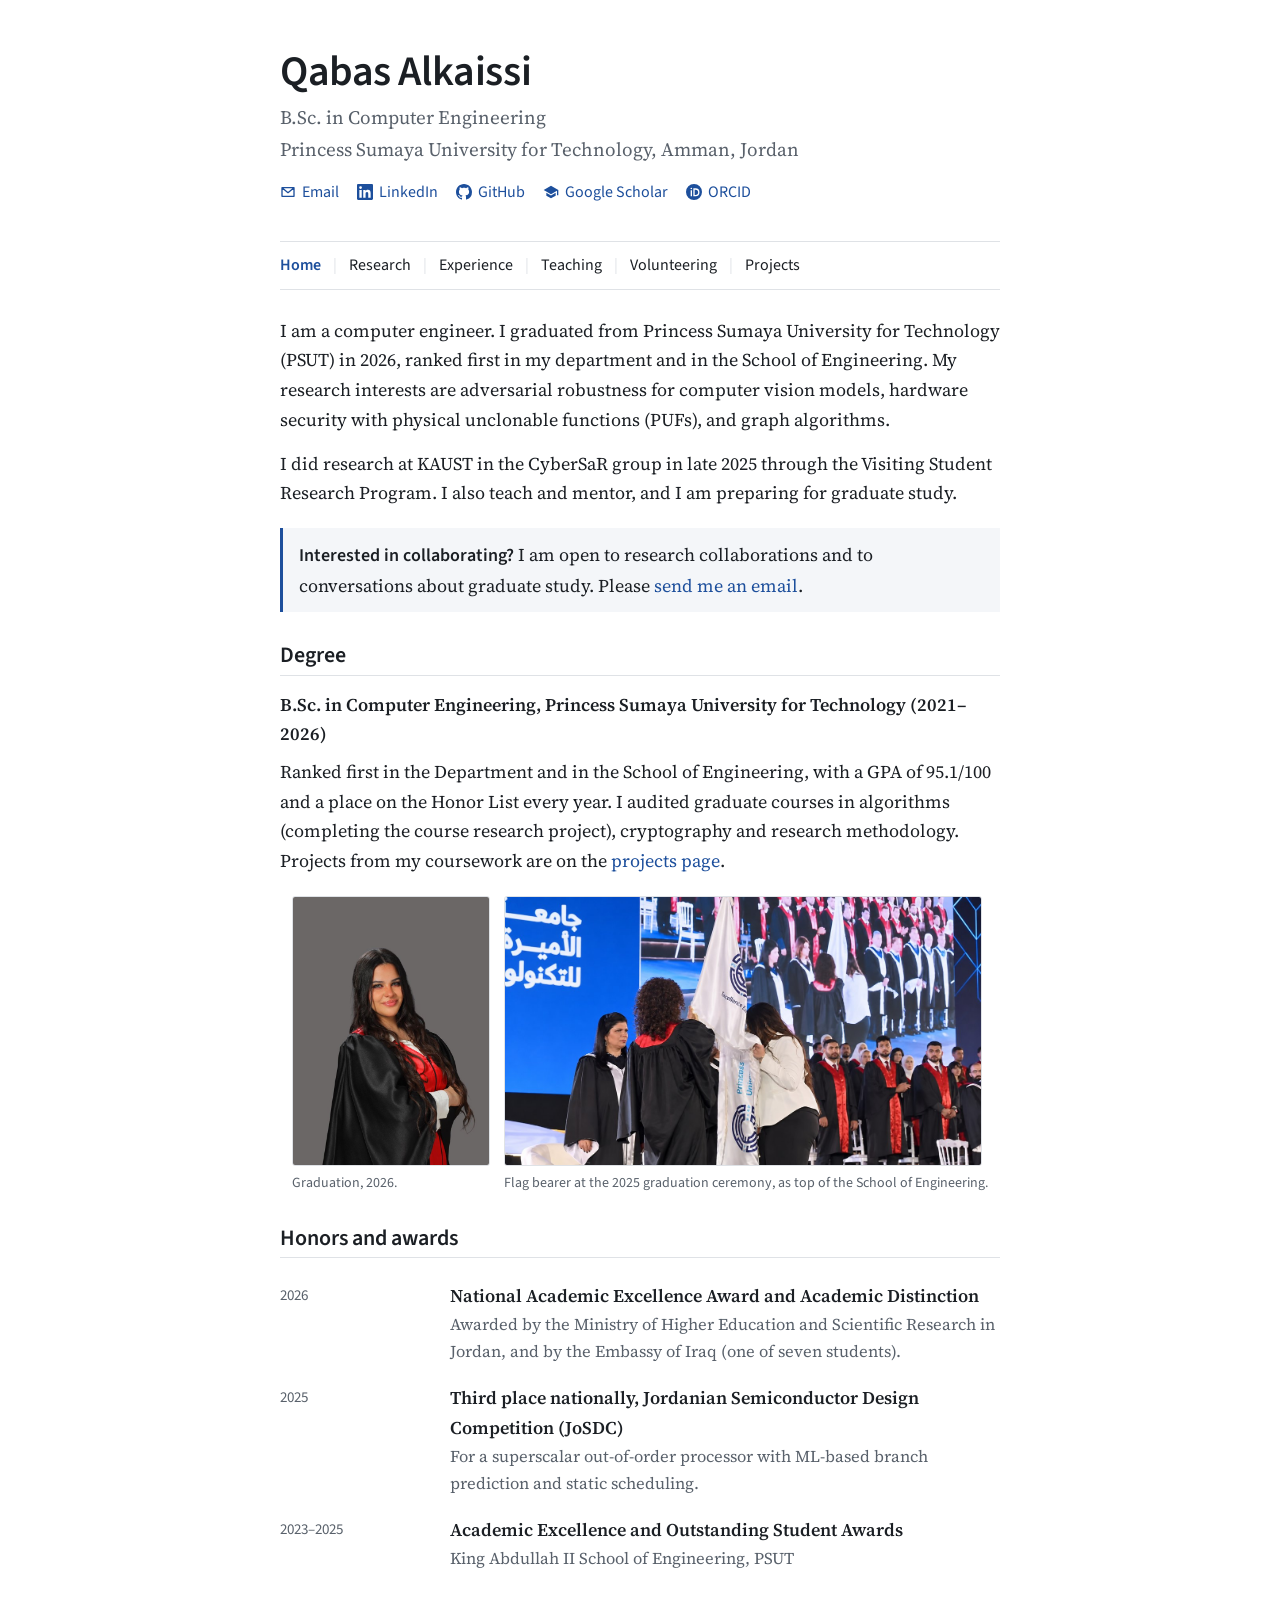
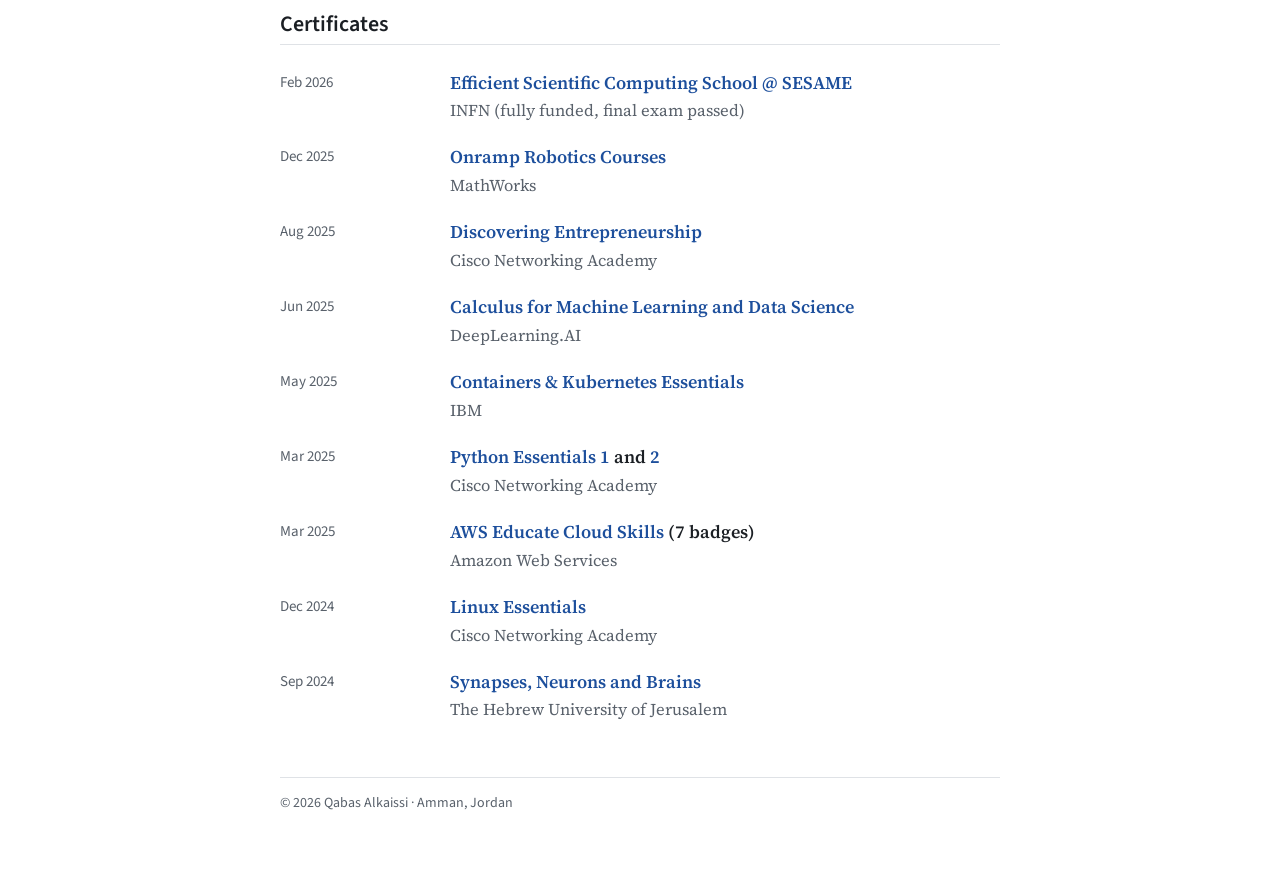
==== index.html @ 4db590c2 "Rename cover images and version stylesheet so browsers fetch new files" ====
<!DOCTYPE html>
<html lang="en">
<head>
<meta charset="utf-8">
<meta name="viewport" content="width=device-width, initial-scale=1">
<title>Qabas Alkaissi</title>
<meta name="description" content="Qabas Alkaissi. Computer engineer (B.Sc., PSUT, GPA 95.1/100) working on adversarial robustness for computer vision, hardware security (PUFs) and graph algorithms. Based in Amman, Jordan.">
<link rel="canonical" href="https://qabasak.github.io/">
<meta name="robots" content="index, follow">
<meta name="author" content="Qabas Alkaissi">
<meta property="og:title" content="Qabas Alkaissi">
<meta property="og:description" content="Qabas Alkaissi. Computer engineer (B.Sc., PSUT, GPA 95.1/100) working on adversarial robustness for computer vision, hardware security (PUFs) and graph algorithms. Based in Amman, Jordan.">
<meta property="og:type" content="website">
<meta property="og:url" content="https://qabasak.github.io/">
<meta property="og:image" content="https://qabasak.github.io/images/qabas-alkaissi.jpg">
<meta property="og:image:alt" content="Portrait of Qabas Alkaissi in a graduation gown">
<meta name="twitter:card" content="summary">
<meta name="twitter:image" content="https://qabasak.github.io/images/qabas-alkaissi.jpg">
<script type="application/ld+json">
{
  "@context": "https://schema.org",
  "@type": "Person",
  "name": "Qabas Alkaissi",
  "url": "https://qabasak.github.io/",
  "image": "https://qabasak.github.io/images/qabas-alkaissi.jpg",
  "givenName": "Qabas",
  "familyName": "Alkaissi",
  "description": "Computer engineer working on adversarial robustness for computer vision, hardware security with physical unclonable functions, and graph algorithms.",
  "alumniOf": {
    "@type": "CollegeOrUniversity",
    "name": "Princess Sumaya University for Technology"
  },
  "homeLocation": {
    "@type": "Place",
    "address": { "@type": "PostalAddress", "addressLocality": "Amman", "addressCountry": "JO" }
  },
  "knowsAbout": ["Adversarial machine learning", "Computer vision", "Physical unclonable functions", "Hardware security", "Graph algorithms", "Biclique enumeration"],
  "sameAs": [
    "https://www.linkedin.com/in/qabas-alkaissi",
    "https://github.com/QabasAK",
    "https://orcid.org/0009-0009-9129-5249",
    "https://scholar.google.com/citations?user=SdNXE7MAAAAJ"
  ]
}
</script>
<link rel="preconnect" href="https://fonts.googleapis.com">
<link rel="preconnect" href="https://fonts.gstatic.com" crossorigin>
<link href="https://fonts.googleapis.com/css2?family=Source+Sans+3:wght@400;600&family=Source+Serif+4:ital,wght@0,400;0,600;1,400&display=swap" rel="stylesheet">
<link rel="stylesheet" href="style.css?v=3">
</head>
<body>
<div class="wrap">

<header class="head" id="home">
  <h1>Qabas Alkaissi</h1>
  <p class="role"><span>B.Sc. in Computer Engineering</span><span>Princess Sumaya University for Technology, Amman, Jordan</span></p>
  <p class="contact">
    <a href="mailto:qabaskaissi@gmail.com"><svg viewBox="0 0 24 24" aria-hidden="true" focusable="false"><path class="ln" d="M3 5.5h18v13H3z M3.5 6l8.5 7 8.5-7"/></svg>Email</a>
    <a href="https://www.linkedin.com/in/qabas-alkaissi" rel="me noopener"><svg viewBox="0 0 24 24" aria-hidden="true" focusable="false"><path d="M20.45 20.45h-3.56v-5.57c0-1.33-.02-3.04-1.85-3.04-1.85 0-2.14 1.45-2.14 2.94v5.67H9.35V9h3.41v1.56h.05c.48-.9 1.64-1.85 3.37-1.85 3.6 0 4.27 2.37 4.27 5.46v6.28zM5.34 7.43a2.06 2.06 0 1 1 0-4.13 2.06 2.06 0 0 1 0 4.13zM7.12 20.45H3.56V9h3.56v11.45zM22.22 0H1.77C.79 0 0 .77 0 1.73v20.54C0 23.23.79 24 1.77 24h20.45c.98 0 1.78-.77 1.78-1.73V1.73C24 .77 23.2 0 22.22 0z"/></svg>LinkedIn</a>
    <a href="https://github.com/QabasAK" rel="me noopener"><svg viewBox="0 0 16 16" aria-hidden="true" focusable="false"><path d="M8 0C3.58 0 0 3.58 0 8c0 3.54 2.29 6.53 5.47 7.59.4.07.55-.17.55-.38 0-.19-.01-.82-.01-1.49-2.01.37-2.53-.49-2.69-.94-.09-.23-.48-.94-.82-1.13-.28-.15-.68-.52-.01-.53.63-.01 1.08.58 1.23.82.72 1.21 1.87.87 2.33.66.07-.52.28-.87.51-1.07-1.78-.2-3.64-.89-3.64-3.95 0-.87.31-1.59.82-2.15-.08-.2-.36-1.02.08-2.12 0 0 .67-.21 2.2.82.64-.18 1.32-.27 2-.27.68 0 1.36.09 2 .27 1.53-1.04 2.2-.82 2.2-.82.44 1.1.16 1.92.08 2.12.51.56.82 1.27.82 2.15 0 3.07-1.87 3.75-3.65 3.95.29.25.54.73.54 1.48 0 1.07-.01 1.93-.01 2.2 0 .21.15.46.55.38A8.013 8.013 0 0016 8c0-4.42-3.58-8-8-8z"/></svg>GitHub</a>
    <a href="https://scholar.google.com/citations?user=SdNXE7MAAAAJ&amp;hl=en" rel="me noopener"><svg viewBox="0 0 24 24" aria-hidden="true" focusable="false"><path d="M12 2.5 1 9l11 6.5 9-5.3V17h2V9z M5 13.3v4.2l7 4 7-4v-4.2l-7 4.1z"/></svg>Google Scholar</a>
    <a href="https://orcid.org/0009-0009-9129-5249" rel="me noopener"><svg viewBox="0 0 24 24" aria-hidden="true" focusable="false"><path fill-rule="evenodd" d="M12 0a12 12 0 1 1 0 24 12 12 0 0 1 0-24zM7 9.5v9h2v-9zM8 5.5a1.25 1.25 0 1 0 0 2.5 1.25 1.25 0 0 0 0-2.5zM11 6.5v12h3.2a6 6 0 0 0 0-12zm2 2h1.2a4 4 0 0 1 0 8H13z"/></svg>ORCID</a>
  </p>
</header>

<nav class="menu" aria-label="Main">
  <a href="./" aria-current="page">Home</a><a href="research.html">Research</a><a href="experience.html">Experience</a><a href="teaching.html">Teaching</a><a href="volunteering.html">Volunteering</a><a href="projects.html">Projects</a>
</nav>

<main>
  <section id="about" style="padding-top:18px">
    <p>I am a computer engineer. I graduated from Princess Sumaya University for Technology (PSUT) in 2026, ranked first in my department and in the School of Engineering. My research interests are adversarial robustness for computer vision models, hardware security with physical unclonable functions (PUFs), and graph algorithms.</p>
    <p>I did research at KAUST in the CyberSaR group in late 2025 through the Visiting Student Research Program. I also teach and mentor, and I am preparing for graduate study.</p>
    <div class="note">
      <b>Interested in collaborating?</b> I am open to research collaborations and to conversations about graduate study. Please <a href="mailto:qabaskaissi@gmail.com">send me an email</a>.
    </div>
  </section>

  <section id="degree">
    <h2>Degree</h2>
    <div class="t" style="font-weight:600">B.Sc. in Computer Engineering, Princess Sumaya University for Technology (2021&ndash;2026)</div>
    <p style="margin-top:8px">Ranked first in the Department and in the School of Engineering, with a GPA of 95.1/100 and a place on the Honor List every year. I audited graduate courses in algorithms (completing the course research project), cryptography and research methodology. Projects from my coursework are on the <a href="projects.html">projects page</a>.</p>
    <div class="pair">
      <figure class="fig">
        <img src="images/qabas-alkaissi.jpg" width="640" height="875" alt="Portrait of Qabas Alkaissi in a graduation gown">
        <figcaption>Graduation, 2026.</figcaption>
      </figure>
      <figure class="fig">
        <img src="images/psut-flag-bearer-graduation.jpg" width="1200" height="675" alt="The PSUT flag being handed over on stage at the graduation ceremony" loading="lazy">
        <figcaption>Flag bearer at the 2025 graduation ceremony, as top of the School of Engineering.</figcaption>
      </figure>
    </div>
  </section>

  <section id="honors">
    <h2>Honors and awards</h2>
    <div class="entry"><div class="when">2026</div><div><div class="t">National Academic Excellence Award and Academic Distinction</div><div class="m">Awarded by the Ministry of Higher Education and Scientific Research in Jordan, and by the Embassy of Iraq (one of seven students).</div></div></div>
    <div class="entry"><div class="when">2025</div><div><div class="t">Third place nationally, Jordanian Semiconductor Design Competition (JoSDC)</div><div class="m">For a superscalar out-of-order processor with ML-based branch prediction and static scheduling.</div></div></div>
    <div class="entry"><div class="when">2023&ndash;2025</div><div><div class="t">Academic Excellence and Outstanding Student Awards</div><div class="m">King Abdullah II School of Engineering, PSUT</div></div></div>
  </section>

  <section id="certificates">
    <h2>Certificates</h2>
    <div class="entry"><div class="when">Feb 2026</div><div><div class="t"><a href="https://drive.google.com/file/d/1KsSQlKHPIOl-Strzzf1Lf2AAh1c3EjXA/view?usp=sharing" rel="noopener">Efficient Scientific Computing School @ SESAME</a></div><div class="m">INFN (fully funded, final exam passed)</div></div></div><div class="entry"><div class="when">Dec 2025</div><div><div class="t"><a href="https://docs.google.com/document/d/1DqWj2jYjm6a-ilqxs631-PgmGqwGXL-zB8pHyVp3VzI/edit?usp=sharing" rel="noopener">Onramp Robotics Courses</a></div><div class="m">MathWorks</div></div></div><div class="entry"><div class="when">Aug 2025</div><div><div class="t"><a href="https://www.credly.com/badges/ccf55225-20fe-4487-a872-83b054976ce2" rel="noopener">Discovering Entrepreneurship</a></div><div class="m">Cisco Networking Academy</div></div></div><div class="entry"><div class="when">Jun 2025</div><div><div class="t"><a href="https://coursera.org/share/112f1e2f51f2dcf58916c6be5112e2d5" rel="noopener">Calculus for Machine Learning and Data Science</a></div><div class="m">DeepLearning.AI</div></div></div><div class="entry"><div class="when">May 2025</div><div><div class="t"><a href="https://www.credly.com/badges/8c4afff0-1f45-4afa-a839-3346c05ccb63/public_url" rel="noopener">Containers &amp; Kubernetes Essentials</a></div><div class="m">IBM</div></div></div><div class="entry"><div class="when">Mar 2025</div><div><div class="t"><a href="https://www.credly.com/badges/07e87f5a-f3cb-4017-a76b-52dfafdef01c/public_url" rel="noopener">Python Essentials 1</a> and <a href="https://www.credly.com/badges/79f05c8b-e39c-4d1c-a176-fd1fb200c897/public_url" rel="noopener">2</a></div><div class="m">Cisco Networking Academy</div></div></div><div class="entry"><div class="when">Mar 2025</div><div><div class="t"><a href="https://docs.google.com/document/d/1VJkznPwQ0_r_rjmNCAARrxCxtmoNW_SE-gM5Js8wILM/edit?usp=sharing" rel="noopener">AWS Educate Cloud Skills</a> (7 badges)</div><div class="m">Amazon Web Services</div></div></div><div class="entry"><div class="when">Dec 2024</div><div><div class="t"><a href="https://www.credly.com/badges/763d7537-8e38-4011-b355-f292a292ce44/public_url" rel="noopener">Linux Essentials</a></div><div class="m">Cisco Networking Academy</div></div></div><div class="entry"><div class="when">Sep 2024</div><div><div class="t"><a href="https://drive.google.com/file/d/11K-oI3lFG9IIRNNX3bEPEfFkydle8LcC/view?usp=sharing" rel="noopener">Synapses, Neurons and Brains</a></div><div class="m">The Hebrew University of Jerusalem</div></div></div>
  </section>
</main>

<footer>&copy; <span id="year">2026</span> Qabas Alkaissi &middot; Amman, Jordan</footer>

</div>
<script>try{document.getElementById('year').textContent=new Date().getFullYear();}catch(e){}</script>

</body>
</html>
---- style.css ----
/* Layout idea: a plain academic home page. One column, top nav, section headings with a thin rule, lists for everything. Light only. */
:root{
  --bg:#ffffff;
  --ink:#1b1f24;
  --mute:#59616b;
  --rule:#dfe2e6;
  --link:#1d4f9c;
  --tint:#f4f6f9;
  --serif:"Source Serif 4",Georgia,"Times New Roman",serif;
  --sans:"Source Sans 3","Helvetica Neue",Arial,sans-serif;
  color-scheme:light;
}
*{box-sizing:border-box;margin:0;padding:0}
html{scroll-behavior:smooth}
body{background:var(--bg);color:var(--ink);font-family:var(--serif);font-size:18px;line-height:1.65;-webkit-font-smoothing:antialiased}
a{color:var(--link);text-decoration:none}
a:hover{text-decoration:underline}
:focus-visible{outline:2px solid var(--link);outline-offset:2px}
.wrap{max-width:760px;margin:0 auto;padding:0 20px 60px}

.head{padding:48px 0 18px}
.pair{display:flex;gap:14px;align-items:flex-end;justify-content:center;flex-wrap:wrap;margin-top:20px}
figure.fig{margin:0}
.pair img{display:block;height:270px;width:auto;max-width:100%;border-radius:3px;border:1px solid var(--rule)}
figure.fig figcaption{font-family:var(--sans);font-size:14px;color:var(--mute);margin-top:6px}
h1{font-family:var(--sans);font-weight:600;font-size:clamp(32px,6vw,42px);line-height:1.15;letter-spacing:-.01em}
.role{margin-top:6px;color:var(--mute);font-size:19px}
.role span{display:block}
.contact{margin-top:14px;font-family:var(--sans);font-size:16px;display:flex;flex-wrap:wrap;gap:6px 18px}
.contact a{display:inline-flex;align-items:center;gap:6px}
.contact svg{width:16px;height:16px;fill:currentColor;flex:none}
.contact svg .ln{fill:none;stroke:currentColor;stroke-width:2;stroke-linejoin:round}

nav.menu{font-family:var(--sans);font-size:16px;display:flex;flex-wrap:wrap;gap:6px 0;border-top:1px solid var(--rule);border-bottom:1px solid var(--rule);padding:10px 0;margin:18px 0 8px}
nav.menu a{color:var(--ink)}
nav.menu a:hover{color:var(--link);text-decoration:none}
nav.menu a+a::before{content:"|";color:var(--rule);margin:0 12px}

section{padding-top:30px}
h2{font-family:var(--sans);font-weight:600;font-size:22px;line-height:1.2;padding-bottom:6px;border-bottom:1px solid var(--rule);margin-bottom:14px}
h3{font-family:var(--sans);font-weight:600;font-size:16px;letter-spacing:.02em;text-transform:uppercase;color:var(--mute);margin:22px 0 8px}
p+p{margin-top:14px}
.note{background:var(--tint);border-left:3px solid var(--link);padding:12px 16px;margin-top:20px}
.note b{font-family:var(--sans);font-weight:600}

ul.list{list-style:none}
ul.list>li{padding:9px 0}
ul.list .t{font-weight:600}
ul.list .m{color:var(--mute);font-size:16.5px}
ul.bul{padding-left:22px}
ul.bul li{padding:3px 0}

.entry{display:grid;grid-template-columns:150px 1fr;gap:2px 20px;padding:9px 0}
.entry .when{font-family:var(--sans);font-size:15px;color:var(--mute);padding-top:3px}
.entry .t{font-weight:600}
.entry .m{color:var(--mute);font-size:16.5px}


.scroller-bar{display:flex;justify-content:space-between;align-items:center;font-family:var(--sans);font-size:14px;color:var(--mute);margin-bottom:10px}
.arrows{display:flex;gap:6px}
.arrows button{font:inherit;font-size:16px;line-height:1;width:34px;height:30px;border:1px solid var(--rule);background:var(--bg);color:var(--ink);border-radius:3px;cursor:pointer}
.arrows button:hover{border-color:var(--link);color:var(--link)}
.scroller{display:flex;gap:14px;overflow-x:auto;scroll-snap-type:x mandatory;padding:2px 2px 14px;scrollbar-width:thin}
.scroller:focus-visible{outline-offset:4px}
.card{flex:0 0 270px;scroll-snap-align:start;border:1px solid var(--rule);border-radius:4px;padding:16px 16px 14px;background:var(--tint);display:flex;flex-direction:column;gap:8px}
.card h3{font-family:var(--sans);font-weight:600;font-size:17px;letter-spacing:0;text-transform:none;color:var(--ink);margin:0}
.card p{font-size:15.5px;line-height:1.5;color:var(--ink);margin:0}
.card p+p{margin:0}
.card .stk{font-family:var(--sans);font-size:13px;color:var(--mute);margin-top:auto}
.card .lk{font-family:var(--sans);font-size:14.5px;display:flex;flex-wrap:wrap;gap:4px 14px;min-height:22px}

.card .lk .ov{font:inherit;font-size:13px;color:var(--ink);background:var(--bg);border:1px solid var(--rule);border-radius:999px;padding:0 9px;line-height:20px;cursor:pointer}
.card .lk .ov:hover{border-color:var(--link);color:var(--link)}
.card .lk .ov[aria-expanded="true"]{background:var(--link);border-color:var(--link);color:#fff}
.overview{margin-top:8px;border:1px solid var(--rule);border-radius:4px;padding:16px 18px 12px}
.overview[hidden]{display:none}
.ov-head{display:flex;justify-content:space-between;gap:12px;align-items:flex-start}
.ov-title{font-family:var(--sans);font-weight:600;font-size:19px}
.ov-meta{font-family:var(--sans);font-size:14px;color:var(--mute);margin-top:2px}
.ov-close{font:inherit;font-size:22px;line-height:1;width:32px;height:32px;border:1px solid var(--rule);background:var(--bg);color:var(--ink);border-radius:3px;cursor:pointer;flex:none}
.ov-close:hover{border-color:var(--link);color:var(--link)}
.ov-desc{margin-top:10px;font-size:16.5px}
.readme{margin-top:12px;max-height:360px;overflow:auto;border-top:1px solid var(--rule);padding:12px 4px 4px 0;font-size:16px;line-height:1.55}
.readme:empty{display:none}
.readme h1,.readme h2,.readme h3,.readme h4{font-family:var(--sans);font-weight:600;line-height:1.25;margin:14px 0 6px;text-transform:none;letter-spacing:0;color:var(--ink);border:0;padding:0}
.readme h1{font-size:20px}.readme h2{font-size:18px}.readme h3,.readme h4{font-size:16px}
.readme p,.readme ul,.readme ol,.readme pre,.readme table{margin:0 0 10px}
.readme ul,.readme ol{padding-left:22px}
.readme img{max-width:100%;height:auto}
.readme pre{background:var(--tint);padding:10px;overflow:auto;font-size:13.5px;border-radius:3px}
.readme code{font-size:.9em;background:var(--tint);padding:1px 4px;border-radius:3px}
.readme pre code{background:none;padding:0}
.readme table{border-collapse:collapse;display:block;overflow:auto}
.readme th,.readme td{border:1px solid var(--rule);padding:4px 8px}
.readme .anchor{display:none}
.ov-foot{font-family:var(--sans);font-size:14.5px;margin-top:10px}

footer{margin-top:44px;padding-top:14px;border-top:1px solid var(--rule);font-family:var(--sans);font-size:14px;color:var(--mute)}

@media (max-width:560px){
  body{font-size:17px}
  .head{padding-top:32px}
  .pair img{height:210px}
  .entry{grid-template-columns:1fr}
  .entry .when{padding-top:0}
  nav.menu{gap:6px 18px}
  nav.menu a+a::before{content:none}
}
@media (prefers-reduced-motion:reduce){html{scroll-behavior:auto}}
.brand{font-family:var(--sans);font-weight:600;font-size:18px}
.brand a{color:var(--ink)}
.brand a:hover{text-decoration:none;color:var(--link)}
h1.ptitle{font-size:clamp(30px,5.5vw,38px);margin-top:6px}
nav.menu a[aria-current="page"]{color:var(--link);font-weight:600}
.name{font-family:var(--sans);font-weight:600;font-size:clamp(32px,6vw,42px);line-height:1.15;letter-spacing:-.01em}
.name a{color:var(--ink)}
.name a:hover{text-decoration:none}
.sr-only{position:absolute;width:1px;height:1px;overflow:hidden;clip:rect(0 0 0 0);white-space:nowrap}
.peek{display:block;margin-top:10px;max-width:380px;border:1px solid var(--rule);border-radius:4px;overflow:hidden;background:var(--bg)}
.peek:hover{border-color:var(--link)}
.peek img{display:block;width:100%;height:auto;aspect-ratio:2/1;object-fit:cover;object-position:50% 100%}
.card .peek{margin:-16px -16px 4px;max-width:none;border:0;border-bottom:1px solid var(--rule);border-radius:4px 4px 0 0}
.card .peek.book{background:var(--rule);padding:16px 0}
.card .peek.book img{width:auto;height:200px;aspect-ratio:auto;object-fit:contain;margin:0 auto;box-shadow:0 2px 8px rgba(0,0,0,.18)}
.sup{font-family:var(--sans);font-size:15px;margin-top:6px}
.sup span{font-size:12px;font-weight:600;letter-spacing:.06em;text-transform:uppercase;color:var(--mute);margin-right:8px}
.group{margin-top:30px}
.group:first-of-type{margin-top:0}
.scroller-bar .gt{margin:0}
.tiles{display:grid;grid-template-columns:repeat(auto-fit,minmax(210px,1fr));gap:12px;margin-top:26px}
.tile{display:block;border:1px solid var(--rule);border-radius:4px;padding:14px 16px;background:var(--tint);color:var(--ink)}
.tile:hover{border-color:var(--link);text-decoration:none}
.tile b{font-family:var(--sans);font-size:17px;display:block;color:var(--link)}
.tile span{font-size:15.5px;color:var(--mute);line-height:1.4;display:block;margin-top:2px}
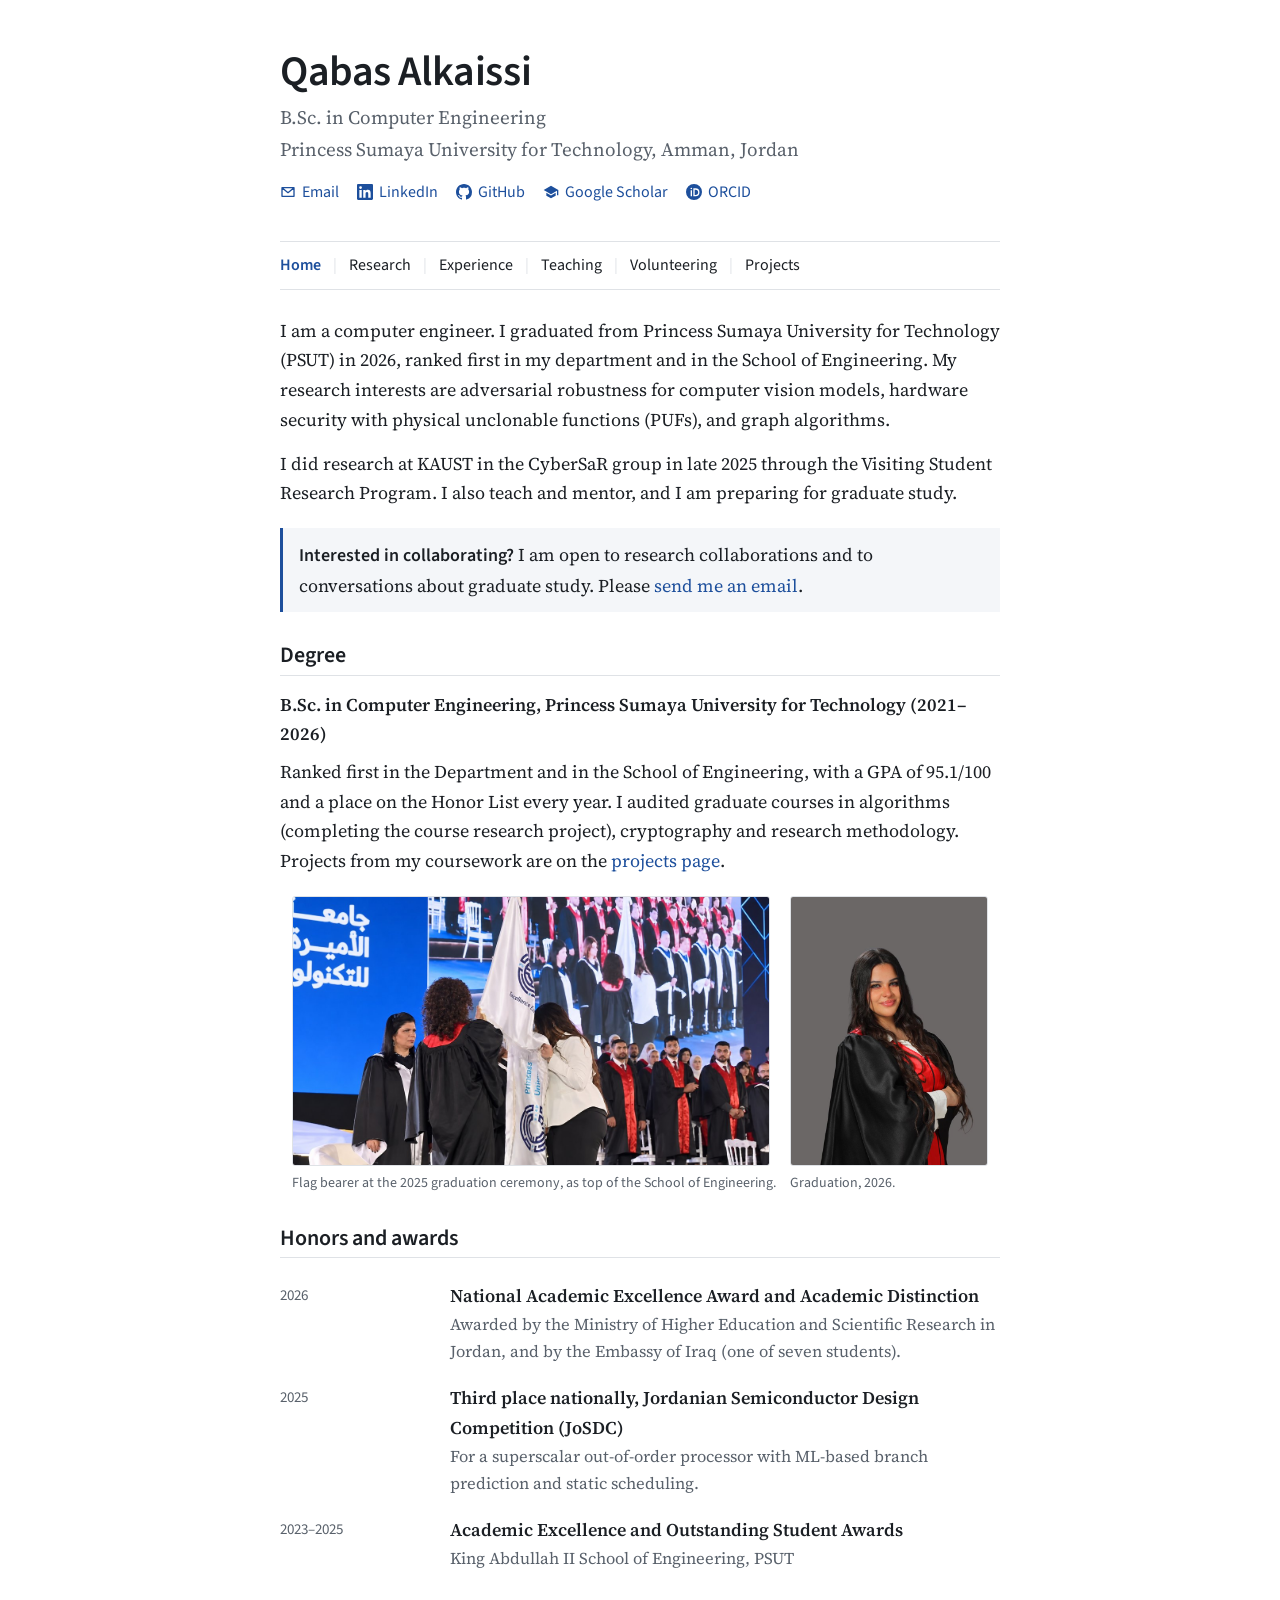
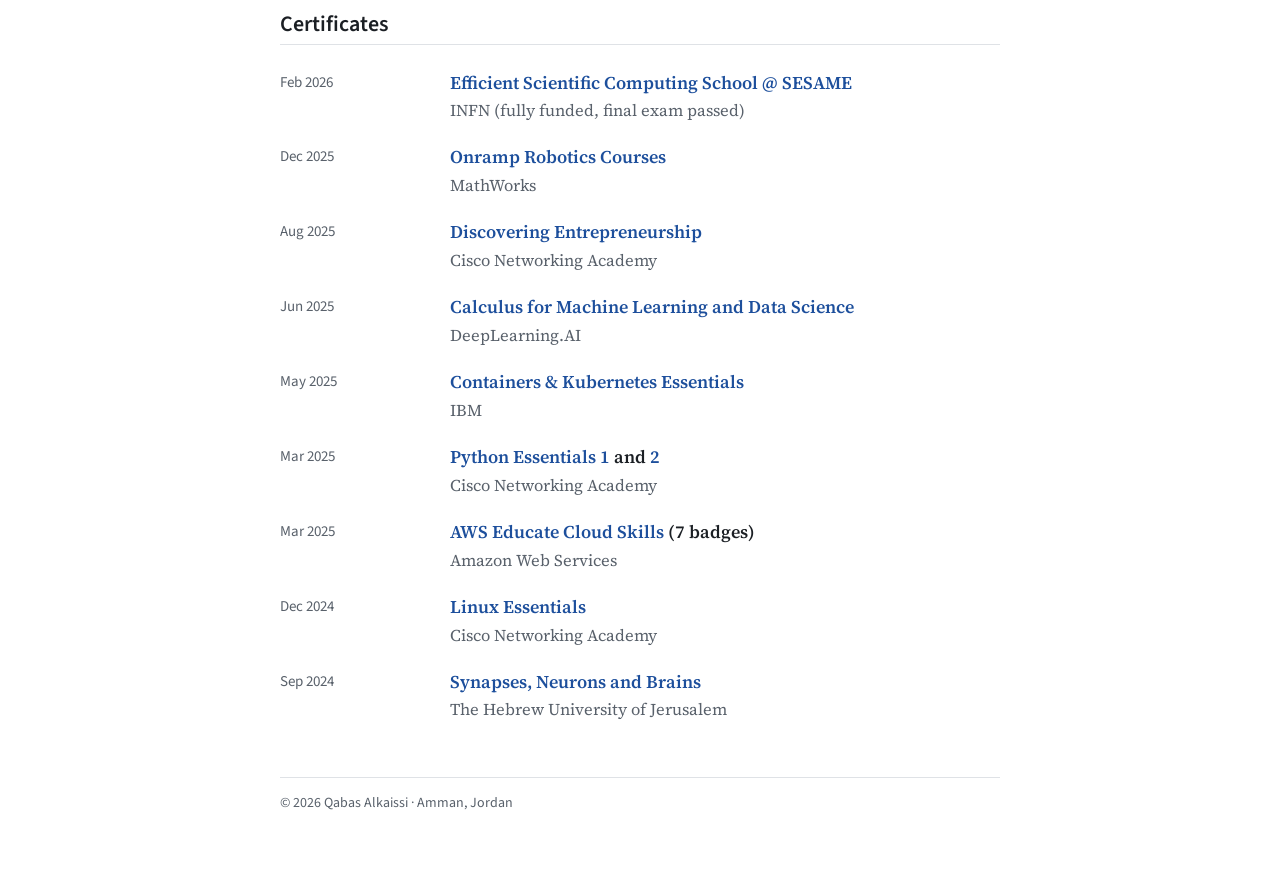
==== commit 9eb33d04: "List the flag-bearer photo first on the homepage, in schema and sitemap" ====
--- a/index.html
+++ b/index.html
@@ -4,12 +4,12 @@
 <meta charset="utf-8">
 <meta name="viewport" content="width=device-width, initial-scale=1">
 <title>Qabas Alkaissi</title>
-<meta name="description" content="Qabas Alkaissi. Computer engineer (B.Sc., PSUT, GPA 95.1/100) working on adversarial robustness for computer vision, hardware security (PUFs) and graph algorithms. Based in Amman, Jordan.">
+<meta name="description" content="Computer engineer from PSUT (GPA 95.1/100) researching adversarial robustness in vision, PUF hardware security and graph algorithms. Amman, Jordan.">
 <link rel="canonical" href="https://qabasak.github.io/">
 <meta name="robots" content="index, follow">
 <meta name="author" content="Qabas Alkaissi">
 <meta property="og:title" content="Qabas Alkaissi">
-<meta property="og:description" content="Qabas Alkaissi. Computer engineer (B.Sc., PSUT, GPA 95.1/100) working on adversarial robustness for computer vision, hardware security (PUFs) and graph algorithms. Based in Amman, Jordan.">
+<meta property="og:description" content="Computer engineer from PSUT (GPA 95.1/100) researching adversarial robustness in vision, PUF hardware security and graph algorithms. Amman, Jordan.">
 <meta property="og:type" content="website">
 <meta property="og:url" content="https://qabasak.github.io/">
 <meta property="og:image" content="https://qabasak.github.io/images/qabas-alkaissi.jpg">
@@ -19,34 +19,76 @@
 <script type="application/ld+json">
 {
   "@context": "https://schema.org",
-  "@type": "Person",
-  "name": "Qabas Alkaissi",
+  "@type": "ProfilePage",
   "url": "https://qabasak.github.io/",
-  "image": "https://qabasak.github.io/images/qabas-alkaissi.jpg",
-  "givenName": "Qabas",
-  "familyName": "Alkaissi",
-  "description": "Computer engineer working on adversarial robustness for computer vision, hardware security with physical unclonable functions, and graph algorithms.",
-  "alumniOf": {
-    "@type": "CollegeOrUniversity",
-    "name": "Princess Sumaya University for Technology"
-  },
-  "homeLocation": {
-    "@type": "Place",
-    "address": { "@type": "PostalAddress", "addressLocality": "Amman", "addressCountry": "JO" }
-  },
-  "knowsAbout": ["Adversarial machine learning", "Computer vision", "Physical unclonable functions", "Hardware security", "Graph algorithms", "Biclique enumeration"],
-  "sameAs": [
-    "https://www.linkedin.com/in/qabas-alkaissi",
-    "https://github.com/QabasAK",
-    "https://orcid.org/0009-0009-9129-5249",
-    "https://scholar.google.com/citations?user=SdNXE7MAAAAJ"
-  ]
+  "mainEntity": {
+    "@type": "Person",
+    "@id": "https://qabasak.github.io/#person",
+    "name": "Qabas Alkaissi",
+    "givenName": "Qabas",
+    "familyName": "Alkaissi",
+    "url": "https://qabasak.github.io/",
+    "image": [
+      {"@type": "ImageObject", "url": "https://qabasak.github.io/images/psut-flag-bearer-graduation.jpg", "width": 1200, "height": 675, "caption": "Qabas Alkaissi, PSUT flag bearer at the 2025 graduation ceremony"},
+      {"@type": "ImageObject", "url": "https://qabasak.github.io/images/qabas-alkaissi.jpg", "width": 640, "height": 875, "caption": "Portrait of Qabas Alkaissi in a graduation gown, 2026"}
+    ],
+    "description": "Computer engineer working on adversarial robustness for computer vision, hardware security with physical unclonable functions, and graph algorithms.",
+    "jobTitle": "System Architect and IT Lead",
+    "worksFor": {
+      "@type": "Organization",
+      "name": "Lumari LLC"
+    },
+    "alumniOf": {
+      "@type": "CollegeOrUniversity",
+      "name": "Princess Sumaya University for Technology",
+      "sameAs": "https://www.psut.edu.jo/"
+    },
+    "hasCredential": {
+      "@type": "EducationalOccupationalCredential",
+      "credentialCategory": "degree",
+      "name": "B.Sc. in Computer Engineering",
+      "recognizedBy": {
+        "@type": "CollegeOrUniversity",
+        "name": "Princess Sumaya University for Technology"
+      }
+    },
+    "award": [
+      "National Academic Excellence Award, Ministry of Higher Education and Scientific Research, Jordan (2026)",
+      "Third place nationally, Jordanian Semiconductor Design Competition (2025)",
+      "Ranked first in the Department of Computer Engineering and the School of Engineering, PSUT"
+    ],
+    "homeLocation": {
+      "@type": "Place",
+      "address": {
+        "@type": "PostalAddress",
+        "addressLocality": "Amman",
+        "addressCountry": "JO"
+      }
+    },
+    "knowsAbout": [
+      "Adversarial machine learning",
+      "Computer vision",
+      "Physical unclonable functions",
+      "Hardware security",
+      "Graph algorithms",
+      "Biclique enumeration",
+      "Jordanian Sign Language"
+    ],
+    "sameAs": [
+      "https://www.linkedin.com/in/qabas-alkaissi",
+      "https://github.com/QabasAK",
+      "https://orcid.org/0009-0009-9129-5249",
+      "https://scholar.google.com/citations?user=SdNXE7MAAAAJ"
+    ]
+  }
 }
 </script>
+<link rel="icon" href="favicon.svg?v=2" type="image/svg+xml">
+<link rel="icon" href="favicon-48.png?v=2" sizes="48x48" type="image/png">
 <link rel="preconnect" href="https://fonts.googleapis.com">
 <link rel="preconnect" href="https://fonts.gstatic.com" crossorigin>
 <link href="https://fonts.googleapis.com/css2?family=Source+Sans+3:wght@400;600&family=Source+Serif+4:ital,wght@0,400;0,600;1,400&display=swap" rel="stylesheet">
-<link rel="stylesheet" href="style.css?v=3">
+<link rel="stylesheet" href="style.css?v=9">
 </head>
 <body>
 <div class="wrap">
@@ -82,12 +124,12 @@
     <p style="margin-top:8px">Ranked first in the Department and in the School of Engineering, with a GPA of 95.1/100 and a place on the Honor List every year. I audited graduate courses in algorithms (completing the course research project), cryptography and research methodology. Projects from my coursework are on the <a href="projects.html">projects page</a>.</p>
     <div class="pair">
       <figure class="fig">
+        <img src="images/psut-flag-bearer-graduation.jpg" width="1200" height="675" alt="Qabas Alkaissi receiving the PSUT flag as flag bearer at the 2025 graduation ceremony">
+        <figcaption>Flag bearer at the 2025 graduation ceremony, as top of the School of Engineering.</figcaption>
+      </figure>
+      <figure class="fig">
         <img src="images/qabas-alkaissi.jpg" width="640" height="875" alt="Portrait of Qabas Alkaissi in a graduation gown">
         <figcaption>Graduation, 2026.</figcaption>
-      </figure>
-      <figure class="fig">
-        <img src="images/psut-flag-bearer-graduation.jpg" width="1200" height="675" alt="The PSUT flag being handed over on stage at the graduation ceremony" loading="lazy">
-        <figcaption>Flag bearer at the 2025 graduation ceremony, as top of the School of Engineering.</figcaption>
       </figure>
     </div>
   </section>
--- a/style.css
+++ b/style.css
@@ -105,6 +105,7 @@
   .entry .when{padding-top:0}
   nav.menu{gap:6px 18px}
   nav.menu a+a::before{content:none}
+  .live-grid{grid-template-columns:minmax(0,1fr)}
 }
 @media (prefers-reduced-motion:reduce){html{scroll-behavior:auto}}
 .brand{font-family:var(--sans);font-weight:600;font-size:18px}
@@ -121,6 +122,15 @@
 .peek img{display:block;width:100%;height:auto;aspect-ratio:2/1;object-fit:cover;object-position:50% 100%}
 .card .peek{margin:-16px -16px 4px;max-width:none;border:0;border-bottom:1px solid var(--rule);border-radius:4px 4px 0 0}
 .card .peek.book{background:var(--rule);padding:16px 0}
+.entry.nodate{grid-template-columns:1fr}
+.live-grid{display:grid;grid-template-columns:repeat(2,minmax(0,1fr));gap:14px;margin-bottom:6px}
+.live-card .live{position:relative;margin:-16px -16px 4px;aspect-ratio:4/3;overflow:hidden;border-bottom:1px solid var(--rule);border-radius:4px 4px 0 0;background:var(--bg)}
+.live iframe{position:absolute;top:0;left:0;width:1200px;height:900px;border:0;transform:scale(var(--s,.25));transform-origin:0 0;pointer-events:none}
+.live .live-open{position:absolute;inset:0;width:100%;border:0;background:transparent;color:transparent;font:600 16px var(--sans);cursor:pointer}
+.live .live-open:hover,.live .live-open:focus-visible{background:rgba(11,11,12,.55);color:#fff}
+.live-card .lk .ov{line-height:22px}
+.live-panel .ov-head{align-items:center}
+.live-panel iframe{display:block;width:100%;height:min(72vh,660px);border:1px solid var(--rule);border-radius:3px;margin:10px 0 4px}
 .card .peek.book img{width:auto;height:200px;aspect-ratio:auto;object-fit:contain;margin:0 auto;box-shadow:0 2px 8px rgba(0,0,0,.18)}
 .sup{font-family:var(--sans);font-size:15px;margin-top:6px}
 .sup span{font-size:12px;font-weight:600;letter-spacing:.06em;text-transform:uppercase;color:var(--mute);margin-right:8px}
@@ -133,3 +143,35 @@
 .tile b{font-family:var(--sans);font-size:17px;display:block;color:var(--link)}
 .tile span{font-size:15.5px;color:var(--mute);line-height:1.4;display:block;margin-top:2px}
 
+.tiles.feats{margin:14px 0 6px;grid-template-columns:repeat(auto-fit,minmax(160px,1fr))}
+.win{border:1px solid var(--rule);border-radius:8px;overflow:hidden;background:#fff;box-shadow:0 6px 20px rgba(0,0,0,.07);margin:12px 0 4px}
+.win-bar{display:flex;align-items:center;gap:12px;padding:8px 12px;background:#f1f3f5;border-bottom:1px solid var(--rule)}
+.dots{display:flex;gap:6px;flex:none}.dots i{width:10px;height:10px;border-radius:50%;background:#d0d4d9}
+.win-url{flex:1;min-width:0;font:13px var(--sans);color:var(--mute);background:#fff;border:1px solid var(--rule);border-radius:999px;padding:2px 12px;white-space:nowrap;overflow:hidden;text-overflow:ellipsis}
+.win-body{display:block;max-height:400px;overflow:auto}
+.gh-body{padding:16px 20px;font-family:-apple-system,"Segoe UI",var(--sans);color:#1f2328}
+.gh-head{font-size:14px;color:#59636e;padding-bottom:10px;border-bottom:1px solid #d1d9e0;margin-bottom:14px}
+.gh-head b{color:#1f2328}
+.gh-cols{display:grid;grid-template-columns:minmax(0,1fr) 180px;gap:22px;align-items:start}
+.gh-page.readme{max-height:none;overflow:visible;border:0;padding:0;margin:0;font-family:inherit;font-size:15px}
+.gh-page.readme h1{font-size:24px;padding-bottom:6px;border-bottom:1px solid #d1d9e0}
+.gh-page.readme a{color:#0969da}
+.gh-side{position:sticky;top:0;border:1px solid #d1d9e0;border-radius:6px;padding:10px}
+.gh-side b{display:block;font-size:14px;margin:0 0 6px 4px}
+.gh-side b span{font-weight:400;background:#eff2f5;border-radius:999px;padding:0 7px;margin-left:4px;font-size:12px}
+.gh-side button{display:block;width:100%;text-align:left;font:inherit;font-size:14px;background:none;border:0;padding:5px 8px;border-radius:6px;color:#0969da;cursor:pointer}
+.gh-side button:hover{background:#f6f8fa}
+.gh-side button[aria-current="true"]{background:#eff2f5;color:#1f2328;font-weight:600}
+@media (max-width:560px){
+  .gh-cols{grid-template-columns:minmax(0,1fr)}
+  .gh-side{position:static;order:-1;display:flex;flex-wrap:wrap;gap:4px}
+  .gh-side b{width:100%}
+  .gh-side button{width:auto;border:1px solid #d1d9e0}
+}
+.linkblock{display:flex;align-items:center;gap:16px;border:1px solid var(--rule);border-radius:6px;padding:14px 18px;margin-top:10px;color:var(--ink);background:var(--bg)}
+.linkblock:hover{border-color:var(--link);text-decoration:none}
+.lb-text{flex:1;min-width:0}
+.lb-text b{display:block;font-family:var(--sans);font-weight:600;font-size:17px}
+.lb-text span{display:block;font-size:15.5px;color:var(--mute);margin-top:2px}
+.lb-text small{display:block;font-family:var(--sans);font-size:13px;color:var(--mute);margin-top:6px}
+.lb-go{flex:none;font-size:20px;color:var(--link)}
